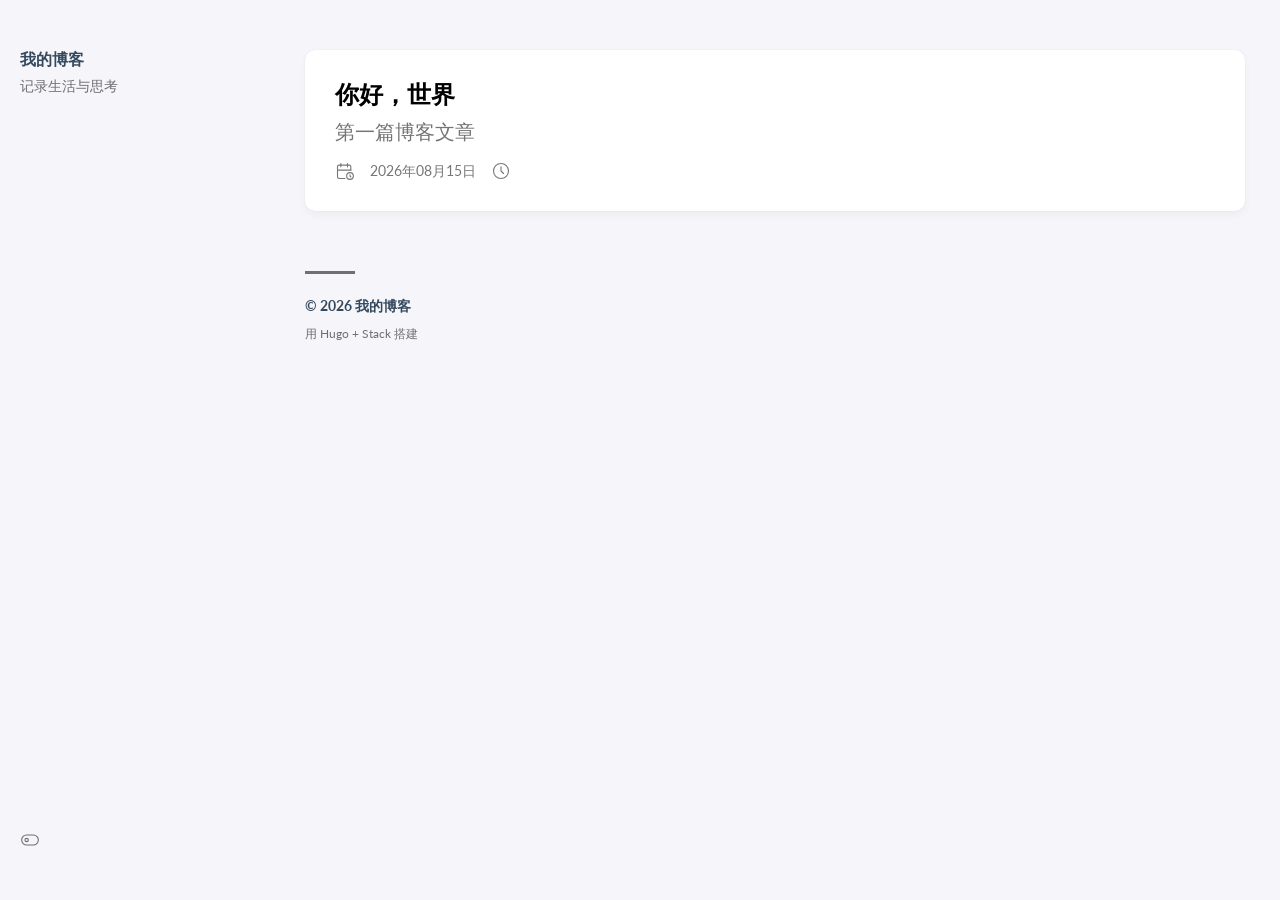
==== index.html @ 06839ae6 "初始博客" ====
<!doctype html><html lang=zh-cn dir=ltr><head><meta name=generator content="Hugo 0.164.0"><meta charset=utf-8><meta name=viewport content='width=device-width,initial-scale=1'><meta name=description content="欢迎来到我的博客"><title>我的博客</title><link rel=canonical href=http://192.168.1.3/><link rel=preconnect href=https://fonts.googleapis.com><link rel=preconnect href=https://fonts.gstatic.com crossorigin><link rel=preload as=style href="https://fonts.googleapis.com/css2?family=Lato:wght@300;400;700&display=swap"><link rel=stylesheet href="https://fonts.googleapis.com/css2?family=Lato:wght@300;400;700&display=swap"><link rel=stylesheet href=/scss/style.min.e62e09c60ba428a627e03568fa3df938f6a8224f815b5846f00816c17d4a0be4.css><meta property='og:title' content="我的博客"><meta property='og:description' content="欢迎来到我的博客"><meta property='og:url' content='http://192.168.1.3/'><meta property='og:site_name' content='我的博客'><meta property='og:type' content='website'><meta property='og:updated_time' content=' 2026-08-15T00:00:00+00:00 '><meta name=twitter:title content="我的博客"><meta name=twitter:description content="欢迎来到我的博客"><link rel=alternate type=application/rss+xml href=http://192.168.1.3/index.xml></head><body><script>(function(){const e="StackColorScheme";localStorage.getItem(e)||localStorage.setItem(e,"auto")})()</script><script>(function(){const t="StackColorScheme",e=localStorage.getItem(t),n=window.matchMedia("(prefers-color-scheme: dark)").matches===!0;e=="dark"||e==="auto"&&n?document.documentElement.dataset.scheme="dark":document.documentElement.dataset.scheme="light"})()</script><div class="container main-container flex on-phone--column compact"><aside class="sidebar left-sidebar sticky"><button class="hamburger hamburger--spin" type=button id=toggle-menu aria-label>
<span class=hamburger-box><span class=hamburger-inner></span></span></button><header><div class=site-meta><h1 class=site-name><a href=/>我的博客</a></h1><h2 class=site-description>记录生活与思考</h2></div></header><ol class=menu id=main-menu><li class=menu-bottom-section><ol class=menu><li id=dark-mode-toggle><svg class="icon icon-tabler icon-tabler-toggle-left" width="24" height="24" viewBox="0 0 24 24" stroke-width="2" stroke="currentColor" fill="none" stroke-linecap="round" stroke-linejoin="round"><path stroke="none" d="M0 0h24v24H0z"/><circle cx="8" cy="12" r="2"/><rect x="2" y="6" width="20" height="12" rx="6"/></svg>
<svg class="icon icon-tabler icon-tabler-toggle-right" width="24" height="24" viewBox="0 0 24 24" stroke-width="2" stroke="currentColor" fill="none" stroke-linecap="round" stroke-linejoin="round"><path stroke="none" d="M0 0h24v24H0z"/><circle cx="16" cy="12" r="2"/><rect x="2" y="6" width="20" height="12" rx="6"/></svg>
<span></span></li></ol></li></ol></aside><main class="main full-width"><section class=article-list><article><header class=article-header><div class=article-details><div class=article-title-wrapper><h2 class=article-title><a href=/post/hello/>你好，世界</a></h2><h3 class=article-subtitle>第一篇博客文章</h3></div><footer class=article-meta><div class=inline-meta><svg class="icon icon-tabler icon-tabler-calendar-time" width="56" height="56" viewBox="0 0 24 24" stroke-width="2" stroke="currentColor" fill="none" stroke-linecap="round" stroke-linejoin="round"><path stroke="none" d="M0 0h24v24H0z"/><path d="M11.795 21H5a2 2 0 01-2-2V7a2 2 0 012-2h12a2 2 0 012 2v4"/><circle cx="18" cy="18" r="4"/><path d="M15 3v4"/><path d="M7 3v4"/><path d="M3 11h16"/><path d="M18 16.496V18l1 1"/></svg>
<time class=article-time--published datetime=2026-08-15T00:00:00Z>2026年08月15日</time>
<svg class="icon icon-tabler icon-tabler-clock" width="24" height="24" viewBox="0 0 24 24" stroke-width="2" stroke="currentColor" fill="none" stroke-linecap="round" stroke-linejoin="round"><path stroke="none" d="M0 0h24v24H0z"/><circle cx="12" cy="12" r="9"/><polyline points="12 7 12 12 15 15"/></svg>
<time class=article-time--reading></time></div></footer></div></header></article></section><footer class=site-footer><section class=copyright>&copy;
2026 我的博客</section><section class=powerby>用 Hugo + Stack 搭建<br><br></section></footer></main></div><script type=text/javascript src=/ts/main.d00997a2f4a6ce525f496da0c3ae6ad392b0468b8a9024f23309fdfc75c67a35.js defer></script></body></html>
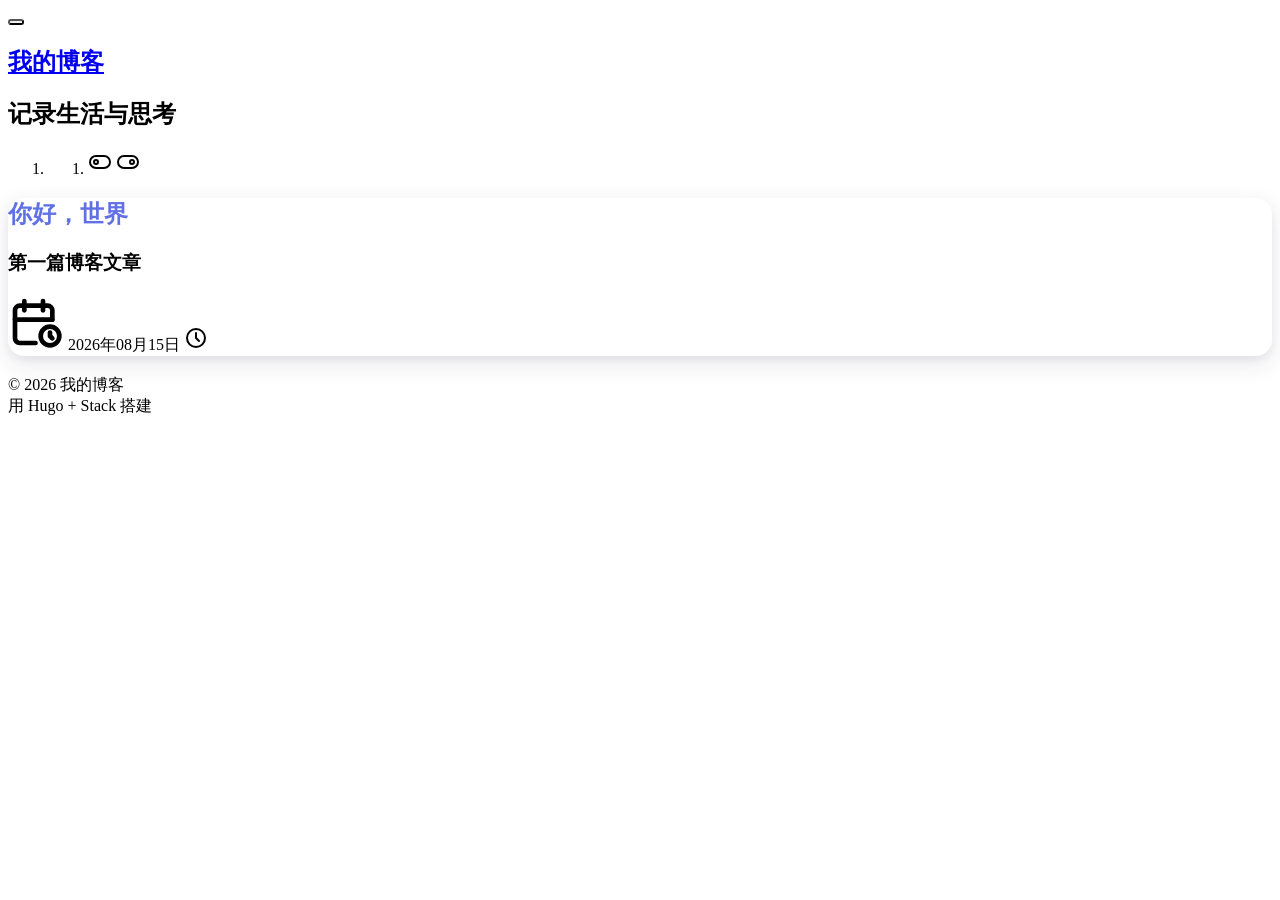
==== commit b4b2f595: "添加Argon美化 + 修正baseURL" ====
--- a/index.html
+++ b/index.html
@@ -1,8 +1,8 @@
-<!doctype html><html lang=zh-cn dir=ltr><head><meta name=generator content="Hugo 0.164.0"><meta charset=utf-8><meta name=viewport content='width=device-width,initial-scale=1'><meta name=description content="欢迎来到我的博客"><title>我的博客</title><link rel=canonical href=http://192.168.1.3/><link rel=preconnect href=https://fonts.googleapis.com><link rel=preconnect href=https://fonts.gstatic.com crossorigin><link rel=preload as=style href="https://fonts.googleapis.com/css2?family=Lato:wght@300;400;700&display=swap"><link rel=stylesheet href="https://fonts.googleapis.com/css2?family=Lato:wght@300;400;700&display=swap"><link rel=stylesheet href=/scss/style.min.e62e09c60ba428a627e03568fa3df938f6a8224f815b5846f00816c17d4a0be4.css><meta property='og:title' content="我的博客"><meta property='og:description' content="欢迎来到我的博客"><meta property='og:url' content='http://192.168.1.3/'><meta property='og:site_name' content='我的博客'><meta property='og:type' content='website'><meta property='og:updated_time' content=' 2026-08-15T00:00:00+00:00 '><meta name=twitter:title content="我的博客"><meta name=twitter:description content="欢迎来到我的博客"><link rel=alternate type=application/rss+xml href=http://192.168.1.3/index.xml></head><body><script>(function(){const e="StackColorScheme";localStorage.getItem(e)||localStorage.setItem(e,"auto")})()</script><script>(function(){const t="StackColorScheme",e=localStorage.getItem(t),n=window.matchMedia("(prefers-color-scheme: dark)").matches===!0;e=="dark"||e==="auto"&&n?document.documentElement.dataset.scheme="dark":document.documentElement.dataset.scheme="light"})()</script><div class="container main-container flex on-phone--column compact"><aside class="sidebar left-sidebar sticky"><button class="hamburger hamburger--spin" type=button id=toggle-menu aria-label>
-<span class=hamburger-box><span class=hamburger-inner></span></span></button><header><div class=site-meta><h1 class=site-name><a href=/>我的博客</a></h1><h2 class=site-description>记录生活与思考</h2></div></header><ol class=menu id=main-menu><li class=menu-bottom-section><ol class=menu><li id=dark-mode-toggle><svg class="icon icon-tabler icon-tabler-toggle-left" width="24" height="24" viewBox="0 0 24 24" stroke-width="2" stroke="currentColor" fill="none" stroke-linecap="round" stroke-linejoin="round"><path stroke="none" d="M0 0h24v24H0z"/><circle cx="8" cy="12" r="2"/><rect x="2" y="6" width="20" height="12" rx="6"/></svg>
+<!doctype html><html lang=zh-cn dir=ltr><head><meta name=generator content="Hugo 0.164.0"><meta charset=utf-8><meta name=viewport content='width=device-width,initial-scale=1'><meta name=description content="欢迎来到我的博客"><title>我的博客</title><link rel=canonical href=https://houhao508-cloud.github.io/blog/><link rel=preconnect href=https://fonts.googleapis.com><link rel=preconnect href=https://fonts.gstatic.com crossorigin><link rel=preload as=style href="https://fonts.googleapis.com/css2?family=Lato:wght@300;400;700&display=swap"><link rel=stylesheet href="https://fonts.googleapis.com/css2?family=Lato:wght@300;400;700&display=swap"><link rel=stylesheet href=/blog/scss/style.min.bf631d3fafe8cae70619a0ff02dc770fab4a5a8920ea509cfd1f3a3723c26957.css><meta property='og:title' content="我的博客"><meta property='og:description' content="欢迎来到我的博客"><meta property='og:url' content='https://houhao508-cloud.github.io/blog/'><meta property='og:site_name' content='我的博客'><meta property='og:type' content='website'><meta property='og:updated_time' content=' 2026-08-15T00:00:00+00:00 '><meta name=twitter:title content="我的博客"><meta name=twitter:description content="欢迎来到我的博客"><link rel=alternate type=application/rss+xml href=https://houhao508-cloud.github.io/blog/index.xml><link rel=stylesheet href=/css/argon.css></head><body><script>(function(){const e="StackColorScheme";localStorage.getItem(e)||localStorage.setItem(e,"auto")})()</script><script>(function(){const t="StackColorScheme",e=localStorage.getItem(t),n=window.matchMedia("(prefers-color-scheme: dark)").matches===!0;e=="dark"||e==="auto"&&n?document.documentElement.dataset.scheme="dark":document.documentElement.dataset.scheme="light"})()</script><div class="container main-container flex on-phone--column compact"><aside class="sidebar left-sidebar sticky"><button class="hamburger hamburger--spin" type=button id=toggle-menu aria-label>
+<span class=hamburger-box><span class=hamburger-inner></span></span></button><header><div class=site-meta><h1 class=site-name><a href=/blog/>我的博客</a></h1><h2 class=site-description>记录生活与思考</h2></div></header><ol class=menu id=main-menu><li class=menu-bottom-section><ol class=menu><li id=dark-mode-toggle><svg class="icon icon-tabler icon-tabler-toggle-left" width="24" height="24" viewBox="0 0 24 24" stroke-width="2" stroke="currentColor" fill="none" stroke-linecap="round" stroke-linejoin="round"><path stroke="none" d="M0 0h24v24H0z"/><circle cx="8" cy="12" r="2"/><rect x="2" y="6" width="20" height="12" rx="6"/></svg>
 <svg class="icon icon-tabler icon-tabler-toggle-right" width="24" height="24" viewBox="0 0 24 24" stroke-width="2" stroke="currentColor" fill="none" stroke-linecap="round" stroke-linejoin="round"><path stroke="none" d="M0 0h24v24H0z"/><circle cx="16" cy="12" r="2"/><rect x="2" y="6" width="20" height="12" rx="6"/></svg>
-<span></span></li></ol></li></ol></aside><main class="main full-width"><section class=article-list><article><header class=article-header><div class=article-details><div class=article-title-wrapper><h2 class=article-title><a href=/post/hello/>你好，世界</a></h2><h3 class=article-subtitle>第一篇博客文章</h3></div><footer class=article-meta><div class=inline-meta><svg class="icon icon-tabler icon-tabler-calendar-time" width="56" height="56" viewBox="0 0 24 24" stroke-width="2" stroke="currentColor" fill="none" stroke-linecap="round" stroke-linejoin="round"><path stroke="none" d="M0 0h24v24H0z"/><path d="M11.795 21H5a2 2 0 01-2-2V7a2 2 0 012-2h12a2 2 0 012 2v4"/><circle cx="18" cy="18" r="4"/><path d="M15 3v4"/><path d="M7 3v4"/><path d="M3 11h16"/><path d="M18 16.496V18l1 1"/></svg>
+<span></span></li></ol></li></ol></aside><main class="main full-width"><section class=article-list><article><header class=article-header><div class=article-details><div class=article-title-wrapper><h2 class=article-title><a href=/blog/post/hello/>你好，世界</a></h2><h3 class=article-subtitle>第一篇博客文章</h3></div><footer class=article-meta><div class=inline-meta><svg class="icon icon-tabler icon-tabler-calendar-time" width="56" height="56" viewBox="0 0 24 24" stroke-width="2" stroke="currentColor" fill="none" stroke-linecap="round" stroke-linejoin="round"><path stroke="none" d="M0 0h24v24H0z"/><path d="M11.795 21H5a2 2 0 01-2-2V7a2 2 0 012-2h12a2 2 0 012 2v4"/><circle cx="18" cy="18" r="4"/><path d="M15 3v4"/><path d="M7 3v4"/><path d="M3 11h16"/><path d="M18 16.496V18l1 1"/></svg>
 <time class=article-time--published datetime=2026-08-15T00:00:00Z>2026年08月15日</time>
 <svg class="icon icon-tabler icon-tabler-clock" width="24" height="24" viewBox="0 0 24 24" stroke-width="2" stroke="currentColor" fill="none" stroke-linecap="round" stroke-linejoin="round"><path stroke="none" d="M0 0h24v24H0z"/><circle cx="12" cy="12" r="9"/><polyline points="12 7 12 12 15 15"/></svg>
 <time class=article-time--reading></time></div></footer></div></header></article></section><footer class=site-footer><section class=copyright>&copy;
-2026 我的博客</section><section class=powerby>用 Hugo + Stack 搭建<br><br></section></footer></main></div><script type=text/javascript src=/ts/main.d00997a2f4a6ce525f496da0c3ae6ad392b0468b8a9024f23309fdfc75c67a35.js defer></script></body></html>+2026 我的博客</section><section class=powerby>用 Hugo + Stack 搭建<br><br></section></footer></main></div><script type=text/javascript src=/blog/ts/main.d00997a2f4a6ce525f496da0c3ae6ad392b0468b8a9024f23309fdfc75c67a35.js defer></script></body></html>
